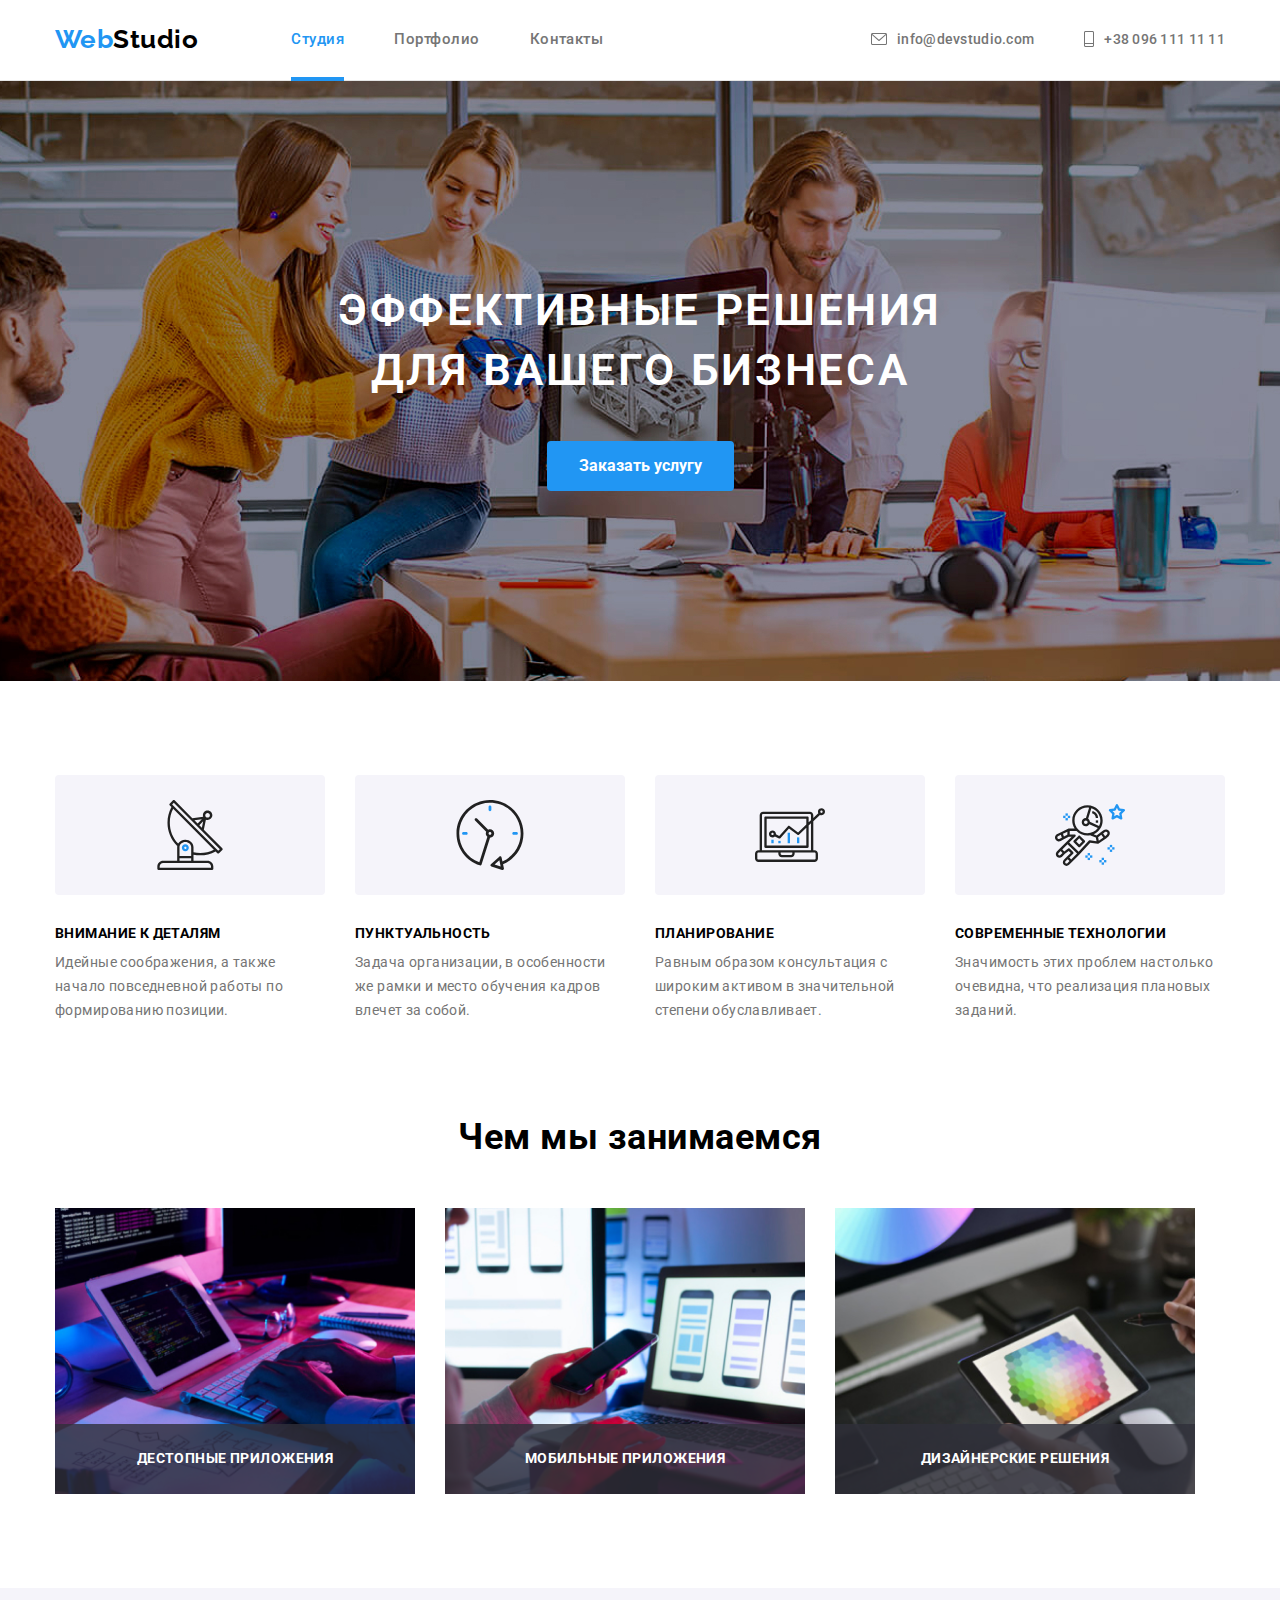
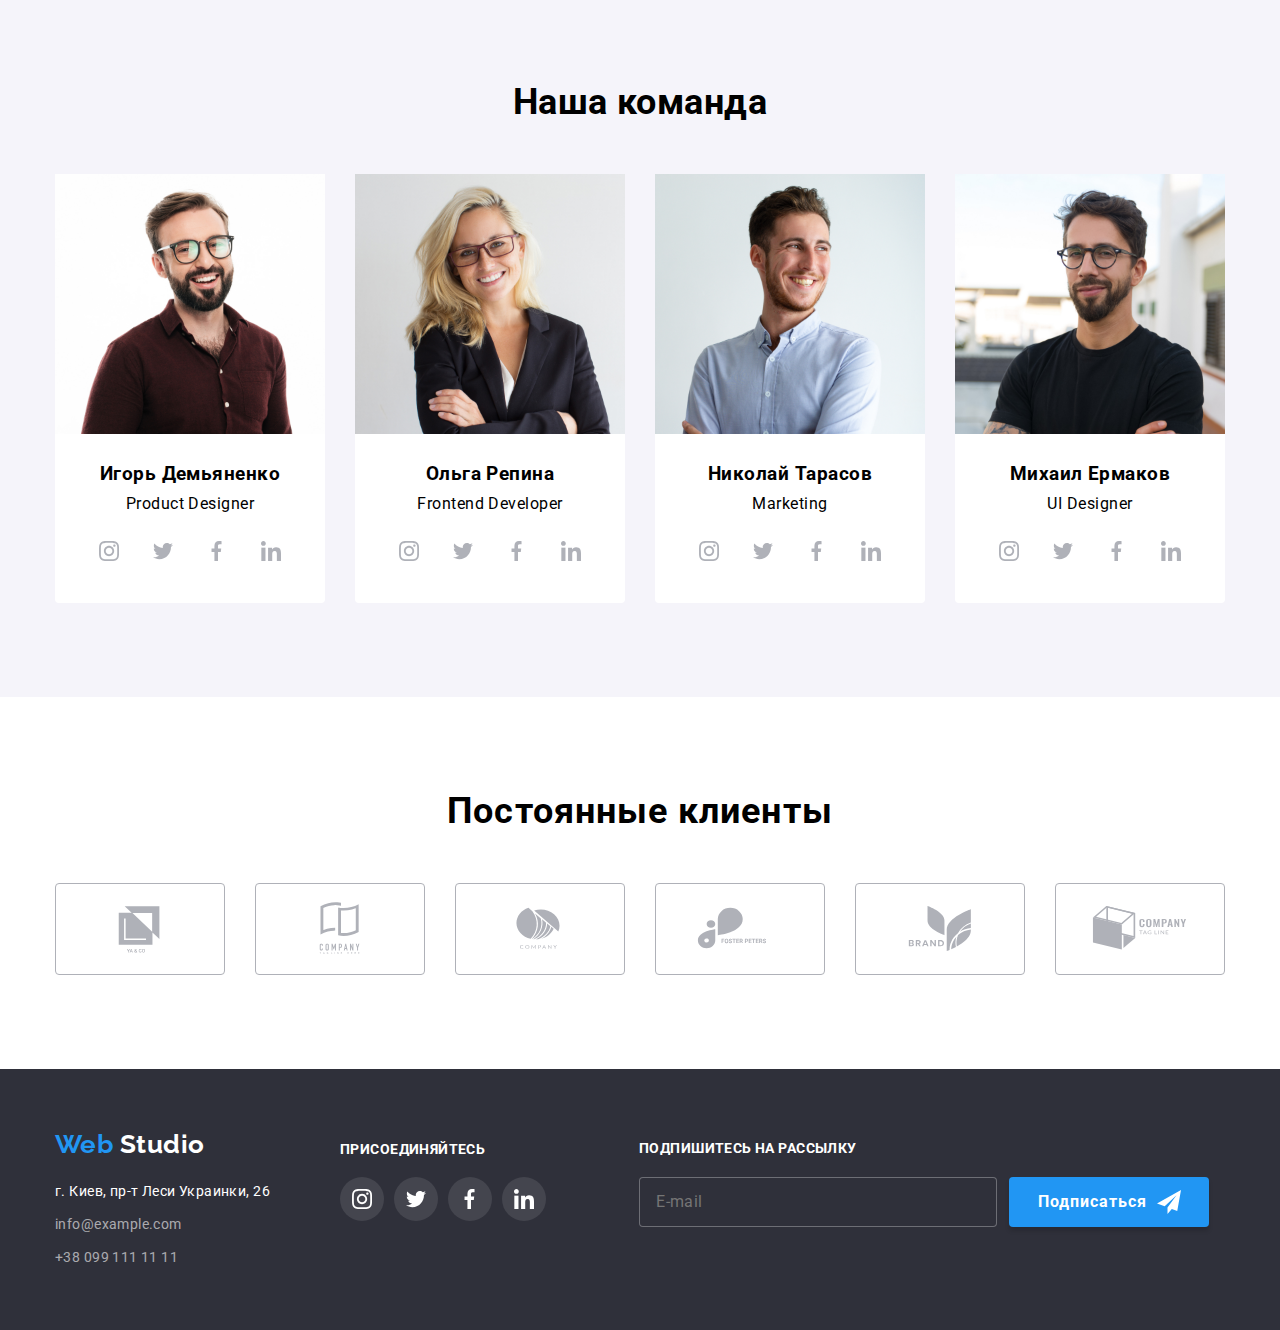
==== index.html @ fcc7268b "goit-markup-hw-07" ====
<!DOCTYPE html>
<html lang="ru">
  <head>
    <meta charset="UTF-8" />
    <meta http-equiv="X-UA-Compatible" content="IE=edge" />
    <meta name="viewport" content="width=device-width, initial-scale=1.0" />
    <title>WebStudio</title>
    <!--нормализация стилей-->
    <link rel="stylesheet" href="./css/modern-normalize.css" />
    <link rel="preconnect" href="https://fonts.gstatic.com" />
    <link
      href="https://fonts.googleapis.com/css2?family=Raleway:wght@700&family=Roboto:wght@400;500;700;900&display=swap"
      rel="stylesheet"
    />
    <link rel="stylesheet" href="./css/styles.css" />
  </head>

  <template class="my-icons">
    <svg class="icon">
      <use href="./images/icons/sprite.svg#icon-mail"></use>
    </svg>
    <svg class="icon">
      <use href="./images/icons/sprite.svg#icon-phone"></use>
    </svg>
    <svg class="icon">
      <use href="./images/icons/sprite.svg#icon-instagram"></use>
    </svg>
    <svg class="icon">
      <use href="./images/icons/sprite.svg#icon-twitter"></use>
    </svg>
    <svg class="icon">
      <use href="./images/icons/sprite.svg#icon-facebook"></use>
    </svg>
    <svg class="icon">
      <use href="./images/icons/sprite.svg#icon-linkedin"></use>
    </svg>
    <svg class="icon">
      <use href="./images/icons/icons.svg#icon-antenna-1"></use>
    </svg>
    <svg class="icon">
      <use href="./images/icons/icons.svg#icon-clock-1"></use>
    </svg>
    <svg class="icon">
      <use href="./images/icons/icons.svg#icon-diagram-1"></use>
    </svg>
    <svg class="icon">
      <use href="./images/icons/icons.svg#icon-astronaut-1"></use>
    </svg>
    <svg class="icon">
      <use href="./images/icons/icons.svg#icon-Logo"></use>
    </svg>
    <svg class="icon">
      <use href="./images/icons/icons.svg#icon-Logo-1"></use>
    </svg>
    <svg class="icon">
      <use href="./images/icons/icons.svg#icon-Logo-2"></use>
    </svg>
    <svg class="icon">
      <use href="./images/icons/icons.svg#icon-Logo-3"></use>
    </svg>
    <svg class="icon">
      <use href="./images/icons/icons.svg#icon-Logo-4"></use>
    </svg>
    <svg class="icon">
      <use href="./images/icons/icons.svg#icon-Logo-5"></use>
    </svg>

    <svg class="icon">
      <use href="./images/icons/symbol-defs.svg#icon-close-black"></use>
    </svg>
    <svg class="icon">
      <use href="./images/icons/symbol-defs.svg#icon-person-black"></use>
    </svg>
    <svg class="icon">
      <use href="./images/icons/symbol-defs.svg#icon-phone-black"></use>
    </svg>
    <svg class="icon">
      <use href="./images/icons/symbol-defs.svg#icon-email-black"></use>
    </svg>
    <svg class="icon">
      <use href="./images/icons/symbol-defs.svg#icon-icon-check"></use>
    </svg>
    <svg class="icon">
      <use href="./images/icons/symbol-defs.svg#icon-open-closed"></use>
    </svg>


  </template>

  <body>
    <header class="header">
      <div class="container">
        <a class="logo" lang="en" href="/">
          <span class="logofirst">Web</span>
          <span class="logosecond">Studio</span>
        </a>
        <nav class="nav">
          <ul class="nav-item">
            <li class="item"><a href="#about" class="active">Cтудия</a></li>
            <li class="item"><a href="./portfolio.html">Портфолио</a></li>
            <li class="item"><a href="#contacts">Контакты</a></li>
          </ul>
        </nav>
        <ul class="contacts-list">
          <li class="contacts-rep">
            <a href="mail:info@devstudio.com">
              <svg class="contacts-mail" width="16" height="12">
                <use href="./images/icons/sprite.svg#icon-mail"></use>
              </svg>
              info@devstudio.com
            </a>
          </li>
          <li class="contacts-rep">
            <a href="tel:+380961111111">
              <svg class="contacts-phone" width="10" height="16">
                <use href="./images/icons/sprite.svg#icon-phone"></use>
              </svg>
              +38 096 111 11 11
            </a>
          </li>
        </ul>
      </div>
    </header>
    <main>
      <section class="hero">
        <div class="container">
          <h1 class="hero-title">Эффективные решения для вашего бизнеса</h1>
          <button data-modal-open type="button" class="button touch-open">Заказать услугу</button>
        </div>
      </section>
      <section class="about">
        <div class="container">
          <!--  <h2 class="visually-hidden">Варианты решений</h2>  -->
          <ul class="about-list">
            <li class="about-list-items-li">
              <div class="about-a">
                <svg class="about-icon">
                  <use href="./images/icons/icons.svg#icon-antenna-1"></use>
                </svg>
              </div>
              <h3 class="section-itemtitle">Внимание к деталям</h3>
              <p>
                Идейные соображения, а также начало повседневной работы по
                формированию позиции.
              </p>
            </li>
            <li class="about-list-items-li">
              <a class="about-a">
                <svg class="about-icon">
                  <use href="./images/icons/icons.svg#icon-clock-1"></use>
                </svg>
              </a>
              <h3 class="section-itemtitle">Пунктуальность</h3>
              <p>
                Задача организации, в особенности же рамки и место обучения
                кадров влечет за собой.
              </p>
            </li>
            <li class="about-list-items-li">
              <a class="about-a">
                <svg class="about-icon">
                  <use href="./images/icons/icons.svg#icon-diagram-1"></use>
                </svg>
              </a>
              <h3 class="section-itemtitle">Планирование</h3>
              <p>
                Равным образом консультация с широким активом в значительной
                степени обуславливает.
              </p>
            </li>
            <li class="about-list-items-li">
              <a class="about-a">
                <svg class="about-icon">
                  <use href="./images/icons/icons.svg#icon-astronaut-1"></use>
                </svg>
              </a>
              <h3 class="section-itemtitle">Современные технологии</h3>
              <p>
                Значимость этих проблем настолько очевидна, что реализация
                плановых заданий.
              </p>
            </li>
          </ul>
        </div>
      </section>
      <section class="features" id="projects">
        <div class="container">
          <h2 class="title">Чем мы занимаемся</h2>
          <ul class="features-list">
            <li class="all-gadget">
              <img
                src="./images/img1.jpg"
                alt="Дестопные приложения"
                width="370"
              />
              <div class="work">
<h3 class="mobail">Дестопные приложения</h3></div>
            </li>
            <li class="all-gadget">
              <img
                src="./images/img2.jpg"
                alt="Мобильные приложения"
                width="370"
              />
              <div class="work"><h3 class="mobail">Мобильные приложения</h3></div>
            </li>
            <li class="all-gadget">
              <img
                src="./images/img3.jpg"
                alt="Дизайнерские решения"
                width="370"
              />
              <div class="work"><h3 class="mobail">Дизайнерские решения</h3></div>
            </li>
          </ul>
        </div>
      </section>
      <section class="team">
        <div class="container">
          <h2 class="title">Наша команда</h2>
          <ul class="team-list">
            <li class="masters-list-item">
              <img src="./images/img4.jpg" width="270" alt="Игорь Демьяненко" />
              <h3 class="item-title">Игорь Демьяненко</h3>
              <p lang="en">Product Designer</p>
              <ul class="icons-list">
                <li>
                  <a href="#">
                    <!-- <img src="./images/icons/instagram.svg" alt="Insta" /> -->
                    <svg class="icon">
                      <use
                        href="./images/icons/sprite.svg#icon-instagram"
                      ></use>
                    </svg>
                  </a>
                </li>
                <li>
                  <a href="#">
                    <!-- <img src="./images/icons/twitter.svg" alt="twitter" /> -->
                    <svg class="icon">
                      <use href="./images/icons/sprite.svg#icon-twitter"></use>
                    </svg>
                  </a>
                </li>
                <li>
                  <a href="#">
                    <!-- <img src="./images/icons/facebook.svg" alt="facebook" /> -->
                    <svg class="icon">
                      <use href="./images/icons/sprite.svg#icon-facebook"></use>
                    </svg>
                  </a>
                </li>
                <li>
                  <a href="#">
                    <!-- <img src="./images/icons/linkedin.svg" alt="linkedIn" /> -->
                    <svg class="icon">
                      <use href="./images/icons/sprite.svg#icon-linkedin"></use>
                    </svg>
                  </a>
                </li>
              </ul>
            </li>
            <li>
              <img src="./images/img5.jpg" width="270" alt="Ольга Репина" />
              <h3 class="item-title">Ольга Репина</h3>
              <p lang="en">Frontend Developer</p>
              <ul class="icons-list">
                <li>
                  <a href="#">
                    <!-- <img src="./images/icons/instagram.svg" alt="Insta" /> -->
                    <svg class="icon">
                      <use
                        href="./images/icons/sprite.svg#icon-instagram"
                      ></use>
                    </svg>
                  </a>
                </li>
                <li>
                  <a href="#">
                    <!-- <img src="./images/icons/twitter.svg" alt="twitter" /> -->
                    <svg class="icon">
                      <use href="./images/icons/sprite.svg#icon-twitter"></use>
                    </svg>
                  </a>
                </li>
                <li>
                  <a href="#">
                    <!-- <img src="./images/icons/facebook.svg" alt="facebook" /> -->
                    <svg class="icon">
                      <use href="./images/icons/sprite.svg#icon-facebook"></use>
                    </svg>
                  </a>
                </li>
                <li>
                  <a href="#">
                    <!-- <img src="./images/icons/linkedin.svg" alt="linkedIn" /> -->
                    <svg class="icon">
                      <use href="./images/icons/sprite.svg#icon-linkedin"></use>
                    </svg>
                  </a>
                </li>
              </ul>
            </li>
            <li>
              <img src="./images/img6.jpg" width="270" alt="Николай Тарасов" />
              <h3 class="item-title">Николай Тарасов</h3>
              <p lang="en">Marketing</p>
              <ul class="icons-list">
                <li>
                  <a href="#">
                    <!-- <img src="./images/icons/instagram.svg" alt="Insta" /> -->
                    <svg class="icon">
                      <use
                        href="./images/icons/sprite.svg#icon-instagram"
                      ></use>
                    </svg>
                  </a>
                </li>
                <li>
                  <a href="#">
                    <!-- <img src="./images/icons/twitter.svg" alt="twitter" /> -->
                    <svg class="icon">
                      <use href="./images/icons/sprite.svg#icon-twitter"></use>
                    </svg>
                  </a>
                </li>
                <li>
                  <a href="#">
                    <!-- <img src="./images/icons/facebook.svg" alt="facebook" /> -->
                    <svg class="icon">
                      <use href="./images/icons/sprite.svg#icon-facebook"></use>
                    </svg>
                  </a>
                </li>
                <li>
                  <a href="#">
                    <!-- <img src="./images/icons/linkedin.svg" alt="linkedIn" /> -->
                    <svg class="icon">
                      <use href="./images/icons/sprite.svg#icon-linkedin"></use>
                    </svg>
                  </a>
                </li>
              </ul>
            </li>
            <li>
              <img src="./images/img7.jpg" width="270" alt="Михаил Ермаков" />
              <h3 class="item-title">Михаил Ермаков</h3>
              <p lang="en">UI Designer</p>
              <ul class="icons-list">
                <li>
                  <a href="#">
                    <!-- <img src="./images/icons/instagram.svg" alt="Insta" /> -->
                    <svg class="icon">
                      <use
                        href="./images/icons/sprite.svg#icon-instagram"
                      ></use>
                    </svg>
                  </a>
                </li>
                <li>
                  <a href="#">
                    <!-- <img src="./images/icons/twitter.svg" alt="twitter" /> -->
                    <svg class="icon">
                      <use href="./images/icons/sprite.svg#icon-twitter"></use>
                    </svg>
                  </a>
                </li>
                <li>
                  <a href="#">
                    <!-- <img src="./images/icons/facebook.svg" alt="facebook" /> -->
                    <svg class="icon">
                      <use href="./images/icons/sprite.svg#icon-facebook"></use>
                    </svg>
                  </a>
                </li>
                <li>
                  <a href="#">
                    <!-- <img src="./images/icons/linkedin.svg" alt="linkedIn" /> -->
                    <svg class="icon">
                      <use href="./images/icons/sprite.svg#icon-linkedin"></use>
                    </svg>
                  </a>
                </li>
              </ul>
            </li>
          </ul>
        </div>
      </section>
      <section class="trew">
        <div class="container">
          <h2 class="trew-title">Постоянные клиенты</h2>
          <ul class="trew-items">
            <li>
              <a class="trew-a" href="#">
                <svg class="trew-icon">
                  <use href="./images/icons/icons.svg#icon-Logo"></use>
                </svg>
              </a>
            </li>
            <li>
              <a class="trew-a" href="#">
                <svg class="trew-icon">
                  <use href="./images/icons/icons.svg#icon-Logo-1"></use>
                </svg>
              </a>
            </li>
            <li>
              <a class="trew-a" href="#">
                <svg class="trew-icon">
                  <use href="./images/icons/icons.svg#icon-Logo-2"></use>
                </svg>
              </a>
            </li>
            <li>
              <a class="trew-a" href="#">
                <svg class="trew-icon">
                  <use href="./images/icons/icons.svg#icon-Logo-3"></use>
                </svg>
              </a>
            </li>
            <li>
              <a class="trew-a" href="#">
                <svg class="trew-icon">
                  <use href="./images/icons/icons.svg#icon-Logo-4"></use>
                </svg>
              </a>
            </li>
            <li>
              <a class="trew-a" href="#">
                <svg class="trew-icon">
                  <use href="./images/icons/icons.svg#icon-Logo-5"></use>
                </svg>
              </a>
            </li>
          </ul>
        </div>
      </section>
    </main>
    <footer class="footer">
      <div class="container">
        <div class="footer-block-1">
          <a class="logo" lang="en" href="/">
            <span class="logofirst">Web</span>
            <span class="logothird">Studio</span>
          </a>
          <address class="address" id="contacts">
            <p>г. Киев, пр-т Леси Украинки, 26</p>
            <ul class="address-list">
              <li>
                <a class="address-link" href="mailto:info@example.com">
                  info@example.com
                </a>
              </li>
              <li>
                <a class="address-link" href="tel:+380991111111">
                  +38 099 111 11 11
                </a>
              </li>
            </ul>
          </address>
        </div>
        <div class="footer-block-2">
          <p class="footer-title">Присоединяйтесь</p>
          <div class="footer-container-icons">
            <a class="footer-item" href="#">
              <svg class="footer-icons">
                <use href="./images/icons/sprite.svg#icon-instagram"></use>
              </svg>
            </a>
            <a class="footer-item" href="#">
              <svg class="footer-icons">
                <use href="./images/icons/sprite.svg#icon-twitter"></use>
              </svg>
            </a>
            <a class="footer-item" href="#">
              <svg class="footer-icons">
                <use href="./images/icons/sprite.svg#icon-facebook"></use>
              </svg>
            </a>
            <a class="footer-item" href="#">
              <svg class="footer-icons">
                <use href="./images/icons/sprite.svg#icon-linkedin"></use>
              </svg>
            </a>
          </div>
        </div>

        <div class="signature-block-3">
          <span>Подпишитесь на рассылку</span>
          <form class="form-signature">
              <label for="email"></label>
              <input class="signature-mail" type="email" name="email" placeholder="E-mail" id="from-email"/>
              <button class="signature-text" type="submit">Подписаться</button>
          </form>
       <div>
      </div>
    </div>
  </footer>


    <!--modal-->
    <div class="backdrop is-hidden" data-modal>
      <div class="modal">
       
        <button class="modal-button" data-modal-close>
          <svg class="close" width="18px" height="18px">
            <use href="./images/icons/symbol-defs.svg#icon-close-black"></use>
          </svg>
        </button>

        <div class="re-call-form-container">
          <form name="re-call" class="re-call-form">
            <b class="re-call-text">Оставьте свои данные, мы вам перезвоним</b>
            <div class="form-field">
              <label for="name" class="form-label text">Имя</label>
              <input type="text" id="name" name="name" class="form-input">
              <svg class="input-icon">
                <use href="./images/icons/symbol-defs.svg#icon-person-black"></use>
              </svg>
            </div>
            <div class="form-field">
              <label for="tel" class="form-label text">Телефон</label>
              <input type="tel" id="tel" name="tel" class="form-input">
              <svg class="input-icon">
                <use href="./images/icons/symbol-defs.svg#icon-phone-black"></use>
              </svg>
            </div>
            <div class="form-field">
              <label for="email" class="form-label text">Почта</label>
              <input type="email" id="email" name="email" class="form-input">
              <svg class="input-icon">
                <use href="./images/icons/symbol-defs.svg#icon-email-black"></use>
              </svg>
            </div>
            <div class="form-field comment">
              <label for="comment" class="form-label text">Комментарий</label>
              <textarea name="comment" id="comment" class="form-textarea"></textarea>
            </div>

            <div class="form-field terms-of-use-container">
              <input type="checkbox" value="agree" name="terms-of-use" id="terms-of-use" class="form-checkbox">
              <label class="form-checkbox-text" for="terms-of-use">
              Соглашаюсь с рассылкой и принимаю
              <a href="" class="terms-of-use-link">Условия договора</a>
              </label>
              </div>
            <button type="submit" class="form-button button">Отправить</button>
          </form>
        </div>
      </div>
    </div>

      </div>
    </div>
    <div class="modal-touch">
  
</div>
    <script src="modal.js"></script>
    <!-- ;(() => {
        const refs = {
            openModalBtn: document.querySelector('[data-modal-open]'),
            closeModalBtn: document.querySelector('[data-modal-close]'),
            modal: document.querySelector('[data-modal]'),
        };
        refs.openModalBtn.addEventListener('click', toggleModal);
        refs.closeModalBtn.addEventListener('click', toggleModal);
        function toggleModal() {
            refs.modal.classList.toggle('is-hidden');
        }
    })() -->
  </body>
</html>
---- css/styles.css ----
:root {
  --title-text-color: #212121;
  --paragraph-text-color: #757575;
  --accent-text-color: #2196f3;
  --text-white-color: #ffffff;
  --logo-color: #000000;
  --contacts-text-color: rgba(255, 255, 255, 0.6);
  --black-background-color: #2f303a;
  --gray-background-color: #f5f4fa;
  --button-hover: #188ce8;
  --form-input-border-color: rgba(33, 33, 33, 0.2);
}
body {
  background-color: var(--text-white-color);
  color: var(---paragraph-text-color);
  font-family: 'Roboto', sans-serif;
  letter-spacing: 0.03em;
  overflow-x: hidden;
}
.container {
  width: 1200px;
  margin: 0 auto;
  padding: 0 15px;
}
.title {
  font-size: 1.167;
  text-align: center;
  font-size: 36px;
}
/* HEADER STYLES */
.header {
  background: var(--white-color);
  color: var(--black-color);
  border-bottom: 1px solid #e5e5e5;
}
.header .container {
  display: flex;
  align-items: center;
  padding-top: 24px;
  padding-bottom: 25px;
}
/* .container {
  display: block;
} */
.nav {
  display: flex;
}
.nav-item {
  display: flex;
  font-size: 15px;
  font-weight: 500;
}
.nav-item .item:not(:last-child) {
  margin-right: 50px;
}
.contacts-list a,
.nav-item a {
  color: var(--paragraph-text-color);
}
.contacts-list a:hover,
.nav-item a:hover {
  color: var(--accent-text-color);
}
.contacts-list {
  font-weight: 500;
  font-size: 14px;
  line-height: 1.142;
  letter-spacing: 0.02em;
  color: var(--accent-text-color);
  display: flex;
  margin-left: auto;
}
.contacts-rep {
  display: flex;
  align-items: center;
  justify-content: center;
}
.contacts-rep a {
  display: flex;
  align-items: center;
  justify-content: center;
}
.contacts-rep a:focus {
  color: var(--blue-color);
}
.contacts-rep:hover {
  color: var(--blue-color);
  cursor: pointer;
}
.contacts-rep:focus {
  color: var(--blue-color);
}
.contacts-mail,
.contacts-phone {
  fill: currentColor;
  margin-right: 10px;
}
.contacts-rep:not(:last-child) {
  margin-right: 50px;
}
/* Navigation */
.logo {
  font-family: Raleway, sans-serif;
  font-weight: 700;
  font-size: 26px;
  line-height: 1.19;
  text-decoration: none;
  display: flex;
}
.header .logo {
  margin-right: 93px;
}
.logofirst {
  color: var(--accent-text-color);
}
.logosecond {
  color: var(--logo-color);
}
.link-nav a {
  color: var(--title-text-color);
  font-weight: 500;
  font-size: 14px;
  line-height: 1.14;
  letter-spacing: 0.02em;
  text-decoration: none;
}
.link-nav a:hover,
.link-nav a:focus {
  color: var(--accent-text-color);
}
.nav-item .active {
  color: var(--accent-text-color);
  position: relative;
  display: block;
}
.nav-item .active::after {
  content: '';
  display: block;
  position: absolute;
  width: 100%;
  height: 4px;
  background-color: var(--accent-text-color);
  bottom: -33px;
}

.contacts a:hover,
.contacts a:focus {
  color: var(--accent-text-color);
}
/* button */
.button {
  background-color: var(--accent-text-color);
  color: var(--text-white-color);
  font-family: inherit;
  font-weight: 700;
  font-size: 16px;
  line-height: 1.87;
  letter-spacing: 6%;
  text-decoration: none;
  cursor: pointer;
  display: block;
  margin: 0 auto;
  border: none;
  border-radius: 4px;
  padding: 10px 32px;
}
.button-second {
  background-color: var(--gray-background-color);
  color: var(--title-text-color);
  font-family: inherit;
  font-weight: 500;
  font-size: 16px;
  line-height: 1.6;
  letter-spacing: 0.03em;
  cursor: pointer;
  padding: 6px 22px;
  border: none;
  border-radius: 4px;
}
.button-second:hover,
.button-second:focus {
  box-shadow: 0px 3px 1px rgba(0, 0, 0, 0.1), 0px 1px 2px rgba(0, 0, 0, 0.08),
    0px 2px 2px rgba(0, 0, 0, 0.12);
}
.activ-filtr {
  background-color: var(--accent-text-color);
  color: var(--text-white-color);
  box-shadow: 0px 3px 1px rgba(0, 0, 0, 0.1), 0px 1px 2px rgba(0, 0, 0, 0.08),
    0px 2px 2px rgba(0, 0, 0, 0.12);
}
.link {
  text-decoration: none;
}
/* HERO sections */
.hero {
  height: 600px;
  color: white;
  background-image: url(../images/fon.jpg);
  background-image: linear-gradient(
      to right,
      rgba(48, 58, 47, 0, 4),
      rgba(47, 48, 58, 0.4)
    ),
    url(../images/fon.jpg);
  background-repeat: no-repeat;
  background-position: center;
  background-size: cover;
  background-blend-mode: darken;
}
.hero {
  color: var(--text-white-color);
}
.hero .container {
  padding-left: 252px;
  padding-right: 252px;
  padding-top: 200px;
  padding-bottom: 200px;
}
.hero .button:focus,
.hero .button:hover {
  background-color: #188ce8;
}
.backdrop.is-hidden {
  opacity: 0;
  pointer-events: none;
}
.backdrop .is-hidden {
  position: fixed;
  left: 0px;
  top: 0px;
  width: 100%;
  height: 100%;
  background: rgba(0, 0, 0, 0.2);
  opacity: 1;
}
.backdrop .is-hidden .modal {
  transform: translate(-50%, -50%) scale(0.9);
}
.modal {
  position: absolute;
  top: 50%;
  left: 50%;
  transform: translate(-50%, -50%);
  min-width: 528px;
  min-height: 581px;
  padding: 15px;
  background-color: var(--title-text-color);
  box-shadow: 0px 1px 3px rgb(0 0 0 / 12%), 0px 1px 1px rgb(0 0 0 / 14%),
    0px 2px 1px rgb(0 0 0 / 20%);
  border-radius: 4px;
  transform: translate(-50%, -50%) scale(1);
}
.touch-open {
  transition-property: color, fill, background-color, border, box-shadow,
    opacity, transform;
  transition-duration: 250ms;
  transition-timing-function: cubic-bezier(0.4, 0, 0.2, 1);
}
.button:hover,
.button:focus {
  background-color: var(--button-hover);
  box-shadow: 0px 3px 1px rgb(0 0 0 / 10%), 0px 1px 2px rgb(0 0 0 / 8%),
    0px 2px 2px rgb(0 0 0 / 12%);
}
.backdrop .is-hidden {
  position: fixed;
  left: 0px;
  top: 0px;
  width: 100%;
  height: 100%;
  background: rgba(0, 0, 0, 0.2);
  transition-duration: 250ms;
  transition-timing-function: cubic-bezier(0.4, 0, 0.2, 1);
}
.backdrop .is-hidden {
  opacity: 0;
  pointer-events: none;
  visibility: hidden;
}
.modal {
  position: absolute;
  top: 50%;
  left: 50%;
  transform: translate(-50%, -50%);
  min-width: 528px;
  min-height: 581px;
  padding: 15px;
  background-color: var(--text-white-color);
  box-shadow: 0px 1px 3px rgb(0 0 0 / 12%), 0px 1px 1px rgb(0 0 0 / 14%),
    0px 2px 1px rgb(0 0 0 / 20%);
  border-radius: 4px;
}
.touch {
  transition-property: color, fill, background-color, border, box-shadow,
    opacity, transform;
  transition-duration: 250ms;
  transition-timing-function: cubic-bezier(0.4, 0, 0.2, 1);
}
.modal-button {
  position: absolute;
  top: 8px;
  right: 8px;
  width: 30px;
  height: 30px;
  background-color: var(--white-color);
  border: 1px solid rgba(0, 0, 0, 0.1);
  border-radius: 50%;
  margin-top: 8px;
  margin-right: 8px;
  display: flex;
  justify-content: center;
  align-items: center;
  cursor: pointer;
  transition: fill 250ms cubic-bezier(0.4, 0, 0.2, 1);
}
.modal-button:hover {
  fill: var(--accent-color);
}

.re-call-form-container {
  display: flex;
  justify-content: center;
  align-items: center;
}

/* .re-call-form {
  margin-left: auto;
  margin-right: auto;
} */

.re-call-text {
  display: block;
  margin-top: 40px;
  margin-bottom: 12px;
  font-weight: 700;
  font-size: 20px;
  line-height: 1.15;
  letter-spacing: 0.03em;
}

.form-field {
  margin-bottom: 10px;

  position: relative;
}

.form-label {
  display: block;

  margin-bottom: 4px;

  cursor: pointer;

  font-size: 12px;
  line-height: 1.16;
  letter-spacing: 0.01em;

  color: var(--paragraph-text-color);
}

.form-input {
  display: block;

  width: 448px;
  height: 40px;

  padding-top: 12px;
  padding-bottom: 12px;
  padding-left: 42px;

  cursor: pointer;

  border: 1px solid var(--form-input-border-color);
  border-radius: 4px;
}

.form-input,
.form-textarea {
  transition: border 250ms var(--transition);
}

.form-input:focus,
.form-input:active,
.form-textarea:focus,
.form-textarea:active {
  outline: none;
  border: 1px solid var(--main-active-color);
}

.input-icon {
  transition: fill 250ms var(--transition);
}

.form-input:focus + .input-icon,
.form-input:active + .input-icon,
.form-textarea:focus + .input-icon,
.form-textarea:active + .input-icon {
  fill: var(--main-active-color);
}

.input-icon {
  position: absolute;

  top: 30px;
  left: 15px;

  width: 18px;
  height: 18px;
}

.form-textarea {
  display: block;

  width: 448px;
  height: 120px;

  padding: 12px 16px;

  resize: none;

  border: 1px solid var(--form-input-border-color);
  border-radius: 4px;
}

.form-textarea::placeholder {
  font-weight: 400;
  font-size: 14px;
  line-height: 1.14;
  letter-spacing: 0.01em;

  color: rgba(117, 117, 117, 0.5);
}

.comment {
  margin-bottom: 20px;
}

.terms-of-use-container {
  display: flex;
  justify-content: center;
  align-items: center;
  margin-bottom: 30px;
}

.form-checkbox {
  position: absolute;
  -webkit-appearance: none;
  -moz-appearance: none;
  appearance: none;
  /* appearance: none; */

  cursor: pointer;
}

.checkbox-icon {
  margin-right: 7px;

  width: 16px;
  height: 15px;
  border: 1px solid #000000;
  border-radius: 3px;

  fill: white;

  width: 16px;
  height: 15px;

  transition: border 250ms var(--transition), box-shadow 250ms var(--transition),
    background-color 250ms var(--transition),
    border-radius 250ms var(--transition), line-height 250ms var(--transition);
}

.form-checkbox:checked + .checkbox-icon {
  border: none;
  box-shadow: none;
  background-color: var(--accent-text-color);
}

.form-checkbox-text {
  position: relative;

  cursor: pointer;

  display: flex;
  align-items: center;
  justify-content: center;

  font-weight: 400;
  font-size: 14px;
  line-height: 1.71;

  letter-spacing: 0.03em;

  color: var(--paragraph-text-color);
}

.terms-of-use-link {
  margin-left: 0.25em;

  color: var(--accent-text-color);
}
.form-button {
  display: block;

  margin-right: auto;
  margin-left: auto;

  width: 200px;
  height: 50px;

  font-weight: 700;
  line-height: 1.87;
  letter-spacing: 0.06em;

  background-color: var(--accent-text-color);
  color: var(--gray-background-color);
  box-shadow: 0px 4px 4px rgba(0, 0, 0, 0.15);
}

.form-input:hover,
.form-input:hover + svg use .form-input:focus,
.form-input:focus + svg use {
  fill: #2196f3;
  border: 1px solid #2196f3;
}

.form-checkbox-text {
  position: relative;
}

.form-checkbox-text::after {
  content: '';
  width: 16px;
  height: 15px;
  border: 1px solid #212121;
  position: absolute;
  left: -25px;
  top: 3px;
  border-radius: 2px;
}

.form-checkbox:checked + .form-checkbox-text::after {
  background-image: url(../images/icons/icon-check.svg);
  background-color: #2196f3;
  border-color: #2196f3;
  background-size: contain;
  background-origin: border-box;
}

.hero-title {
  font-weight: 600;
  font-size: 44px;
  line-height: 1.36;
  /* margin-top: 200px;
  margin-bottom: 280px; */
  margin-bottom: 40px;
  text-align: center;
  letter-spacing: 0.06em;
  text-transform: uppercase;
}
.about .container {
  padding-top: 94px;
  padding-bottom: 94px;
}
.about-list {
  display: flex;
  justify-content: space-between;
}
.about-list-items-li p {
  font-size: 14px;
  line-height: 1.71;
  letter-spacing: 0.03em;
  color: #757575;
}
.about-list li {
  width: 270px;
}
.about-a {
  width: 270px;
  height: 120px;
  background: #f5f4fa;
  border-radius: 4px;
  display: flex;
  align-items: center;
  justify-content: center;
}
.about-icon {
  width: 70px;
  height: 70px;
  display: flex;
  align-items: center;
  justify-content: center;
}
.section-itemtitle {
  font-weight: bold;
  font-size: 14px;
  line-height: 1.142;
  letter-spacing: 0.03em;
  text-transform: uppercase;
  color: var(--black-grey-color);
  margin-top: 30px;
  margin-bottom: 10px;
}
.section-itemtitle p:not(:last-child) {
  margin-right: 30px;
}
.section-itemtitle p {
  font-size: 14px;
  line-height: 1.714;
  letter-spacing: 0.03em;
  color: var(--grey-color);
}
.features .container {
  padding-bottom: 94px;
}
.features-list {
  display: flex;
  margin-top: 50px;
}
.features-list li {
  width: 370px;
}
.features-list li:not(:last-child) {
  margin-right: 30px;
}
.features-list .all-gadget {
  width: 370px;
  margin-right: 30px;
  position: relative;
  z-index: -1;
}
.work {
  position: absolute;
  bottom: 0;
  width: 370px;
  width: 100%;
  height: 70px;
  background-color: rgba(47, 48, 58, 0.8);
}
.mobail {
  font-weight: bold;
  font-size: 14px;
  line-height: 1.14;
  text-align: center;
  letter-spacing: 0.03em;
  text-transform: uppercase;
  color: var(--text-white-color);
  padding-top: 27px;
}
.features-list .projects:nth-child(3n) {
  margin-right: 0;
}
.team {
  background-color: var(--gray-background-color);
  padding-top: 94px;
  padding-bottom: 94px;
}
.team-list {
  display: flex;
  margin-top: 50px;
}
.team-list > li {
  width: 270px;
  text-align: center;
  padding-bottom: 30px;
  background: #ffffff;
  /* material shadow v1 */
  /*box-shadow: 0px 1px 3px rgba(0, 0, 0, 0.12), 0px 1px 1px rgba(0, 0, 0, 0.14),
    0px 2px 1px rgba(0, 0, 0, 0.2);*/
  border-radius: 0px 0px 4px 4px;
}
.team-list h3 {
  margin-top: 30px;
  margin-bottom: 10px;
}
.team-list li:not(:last-child) {
  margin-right: 30px;
}
.icon {
  width: 20px;
  height: 20px;
  fill: currentColor;
}
.icons-list {
  display: flex;
  justify-content: center;
  margin-top: 16px;
}
.icons-list li:not(:last-child) {
  margin-right: 10px;
}
.icons-list-try {
  background-color: var(--accent-text-color);
  color: var(--text-white-color);
  box-shadow: 0px 3px 1px rgba(0, 0, 0, 0.1), 0px 1px 2px rgba(0, 0, 0, 0.08),
    0px 2px 2px rgba(0, 0, 0, 0.12);
}
.icons-list li {
  height: 44px;
  width: 44px;
  left: 12px;
  top: 12px;
  border-radius: 50%;
  display: flex;
  justify-content: center;
}
.icons-list a {
  display: flex;
  justify-content: center;
  align-items: center;
  width: 44px;
  height: 44px;
  color: #afb1b8;
  /* background-color: rgba(147, 153, 153); */
  border-radius: 50%;
}
.icons-list a:hover,
.icons-list a:focus {
  color: var(--text-white-color);
  background-color: var(--accent-text-color);
}
/*  .visually-hidden {
  position: absolute !important;
  clip: rect(1px 1px 1px 1px);
  clip: rect(1px, 1px, 1px, 1px);
  padding: 0 !important;
  border: 0 !important;
  height: 1px !important;
  width: 1px !important;
  overflow: hidden;
  text-transform: uppercase;
} */
.trew {
  padding: 94px 0;
}
.trew-title {
  font-weight: bold;
  font-size: 36px;
  line-height: 1.166;
  text-align: center;
  letter-spacing: 0.03em;
  color: var(--black-grey-color);
  margin-bottom: 50px;
}
.trew-items {
  display: flex;
  justify-content: space-between;
  align-items: center;
}
.trew-a {
  width: 170px;
  height: 92px;
  border: 1px solid #afb1b8;
  border-radius: 4px;
  display: flex;
  justify-content: center;
  align-items: center;
  color: #afb1b8;
}
.trew-a:hover,
.trew-a:focus {
  border-color: var(--accent-text-color);
  color: var(--accent-text-color);
}
.trew-icon {
  width: 106px;
  height: 60px;
  fill: currentColor;
}
.footer .container {
  display: flex;
}
.footer-block-1 {
  margin-right: 70px;
}
.footer-block-2 {
  margin-right: -10px;
  padding-bottom: 40px;
}
.footer-title {
  font-weight: bold;
  font-size: 14px;
  line-height: 1.142;
  letter-spacing: 0.03em;
  text-transform: uppercase;
  color: var(--text-white-color);
  margin-bottom: 20px;
  margin-top: 12px;
}
.footer-container-icons {
  display: flex;
}
.footer-item {
  width: 44px;
  height: 44px;
  border-radius: 50% 50%;
  background: rgba(255, 255, 255, 0.1);
  margin-right: 10px;
  display: flex;
  align-items: center;
  justify-content: center;
}
.footer-item:focus,
.footer-item:hover {
  background: var(--accent-text-color);
}
.footer-icons {
  width: 20px;
  height: 20px;
  fill: white;
}

.signature-block-3 {
  margin-left: 93px;
  margin-top: 12px;
  font-weight: 700;
  font-size: 14px;
  line-height: 1.14;
  letter-spacing: 0.03em;
  text-transform: uppercase;
  color: var(--text-white-color);
}
.form-signature {
  display: flex;
  width: 570px;
  height: 86px;
}
.signature-mail {
  width: 358px;
  height: 50px;
  background-color: var(--black-background-color);
  margin-top: 20px;
  margin-right: 12px;
  color: rgba(255, 255, 255, 0.3);
  border: 1px solid rgba(255, 255, 255, 0.3);
  box-sizing: border-box;
  border-radius: 4px;
  outline: none;
}
.signature-mail::placeholder {
  padding-left: 16px;
  padding-top: 15px;
  font-size: 16px;
  line-height: 1.25;
  letter-spacing: 0.03em;
}
.signature-text {
  position: relative;
  margin-top: 20px;
  width: 200px;
  height: 50px;
  padding-right: 62px;
  padding-left: 29px;
  border: 0px solid transparent;
  background: #2196f3;
  box-shadow: 0px 4px 4px rgba(0, 0, 0, 0.15);
  border-radius: 4px;
  color: var(--text-white-color);
  font-weight: 700;
  font-size: 16px;
  line-height: 1.87;
  letter-spacing: 0.06em;
  cursor: pointer;
  transition: background-color 250ms cubic-bezier(0.4, 0, 0.2, 1);
}
.signature-text::after {
  background-image: url(../images/icons/icon-send.svg);
  width: 24px;
  height: 24px;
  position: absolute;
  content: '';
  top: 13px;
  right: 28px;
  fill: var(--text-white-color);
}
.signature-text:hover {
  background-color: var(--button-hover);
}

.portfolio {
  background-color: var(--white-background-color);
  padding-top: 94px;
  padding-bottom: 94px;
}
.batl-rtr {
  display: flex;
  justify-content: center;
  margin-bottom: 50px;
}
.batl-rtr li:not(:last-child) {
  margin-right: 8px;
}
.pictures .container {
  padding-top: 30px;
  padding-bottom: 30px;
}
.pictures-list {
  display: flex;
  justify-content: space-between;
  flex-wrap: wrap;
  margin-bottom: 30px;
}
.pictures-list li {
  width: 370px;
  /* padding-bottom: 30px; */
  background: #ffffff;
  border: 1px solid #eeeeee;
}
.pictures-list li:hover {
  box-shadow: 0px 1px 3px rgba(0, 0, 0, 0.12), 0px 1px 1px rgba(0, 0, 0, 0.14),
    0px 2px 1px rgba(0, 0, 0, 0.2);
}
.pictures-list li:not(:nth-last-child(-n=6)) {
  margin-right: 30px;
}
.pictures-list li:not(:nth-last-child(-3)) {
  margin-bottom: 30px;
}
.pictures-list > li {
  flex-basis: calc(100% / 3 - 30px);
  margin-right: 30px;
  margin-top: 30px;
  transition-property: box-shadow;
  transition-duration: 250ms;
  width: 404px;
  transition-timing-function: cubic-bezier(0.4, 0, 0.2, 1);
}
.pictures-list > li:nth-child(3n) {
  margin-right: 0;
  margin-top: 30px;
}
.link:hover .table {
  cursor: pointer;
  transform: translateY(0);
  box-shadow: 0px 1px 1px rgb(0 0 0 / 12%), 0px 4px 4px rgb(0 0 0 / 6%),
    1px 4px 6px rgb(0 0 0 / 16%);
}
.link:focus .table {
  cursor: pointer;
  transform: translateY(0);
  box-shadow: 0px 1px 1px rgb(0 0 0 / 12%), 0px 4px 4px rgb(0 0 0 / 6%),
    1px 4px 6px rgb(0 0 0 / 16%);
  animation: var(--box-shadow);
}
.listen {
  display: block;
  align-items: center;
}
.listen {
  border-left: 1px solid var(--border-listen-color);
  border-right: 1px solid var(--border-listen-color);
  border-bottom: 1px solid var(--border-listen-color);
}
.listen > h2 {
  margin-bottom: 4px;
}
.blank-portfolio {
  position: relative;
  overflow: hidden;
}
.table {
  position: absolute;
  content: '';
  top: 0;
  left: 0;
  width: 370px;
  height: 294px;
  background-color: rgba(33, 150, 243, 0.9);
  transform: translateY(100%);
  transition: transform 250ms cubic-bezier(0.4, 0, 0.2, 1);
}
.texting {
  position: absolute;
  transform: translate(-50%, -50%);
  top: 50%;
  left: 50%;
  display: flex;
  justify-content: center;
  width: 322px;
  height: 168px;
  align-items: center;
  margin: 0;
  color: var(--text-white-color);
  font-size: 18px;
  line-height: 1.56;
}
.prtf-title {
  color: var(--title-text-color);
  font-weight: 700;
  font-size: 18px;
  line-height: 2;
  letter-spacing: 6%;
  padding-top: 20px;
  margin-bottom: 4px;
  padding-left: 24px;
  padding-right: 24px;
  font-family: 'Roboto';
}
.prtf-p {
  color: var(--paragraph-text-color);
  font-size: 16px;
  line-height: 1.87;
  padding-bottom: 20px;
  padding-left: 24px;
  padding-right: 24px;
}
/* footer */
.logothird {
  color: var(--text-white-color);
}
.adress {
  color: var(--text-white-color);
  font-style: inherit;
  font-size: 14px;
  line-height: 1.7;
}
.adress:hover,
.adress:focus {
  color: var(--accent-text-color);
}
.adress-link {
  color: var(--contacts-text-color);
  text-decoration: none;
}
.adress-link:hover,
.adress-link:focus {
  color: var(--accent-text-color);
}
.footer {
  background-color: var(--black-background-color);
  padding-top: 60px;
  padding-bottom: 60px;
}
.footer .logo {
  margin-bottom: 20px;
  display: block;
}
.address-list li {
  margin-top: 9px;
}
.address {
  font-style: normal;
  font-size: 14px;
  line-height: 1.71;
  letter-spacing: 0.03em;
}
.address p {
  color: var(--text-white-color);
}
.address-link {
  color: var(--contacts-text-color);
}
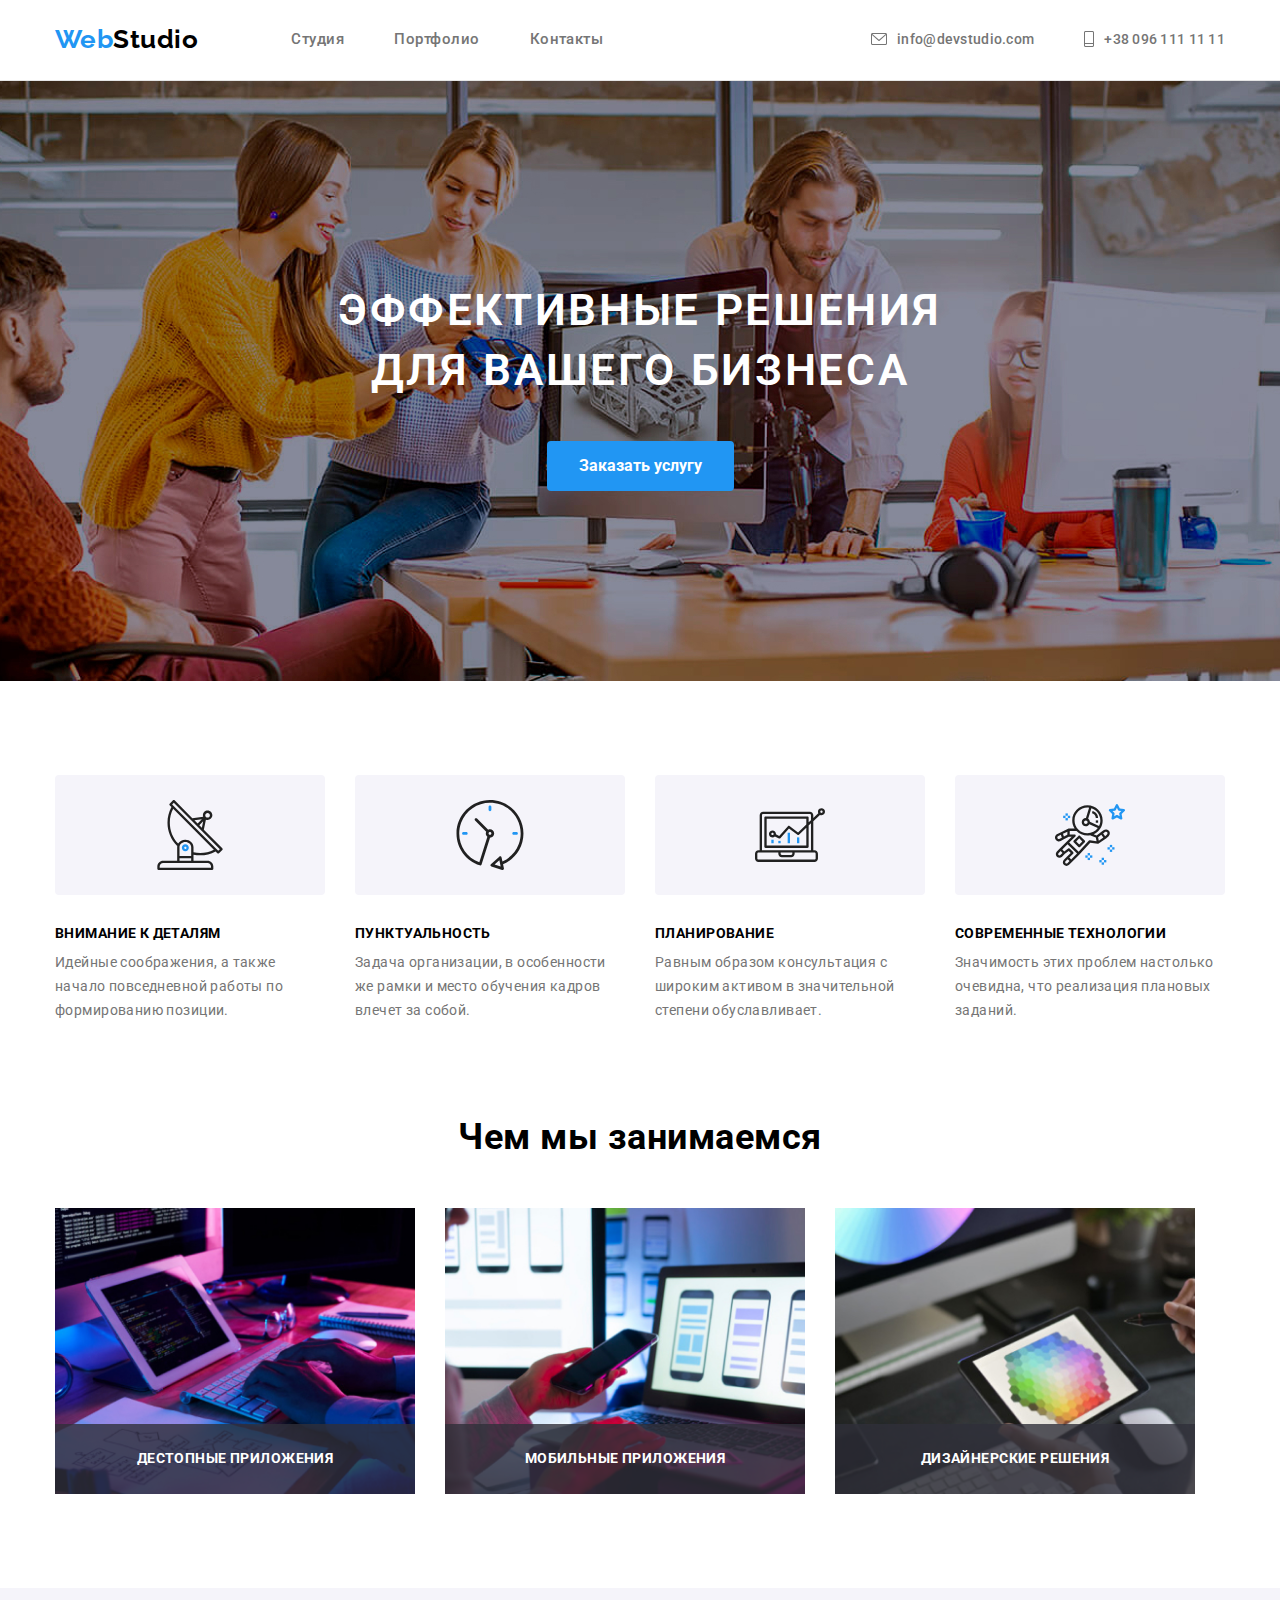
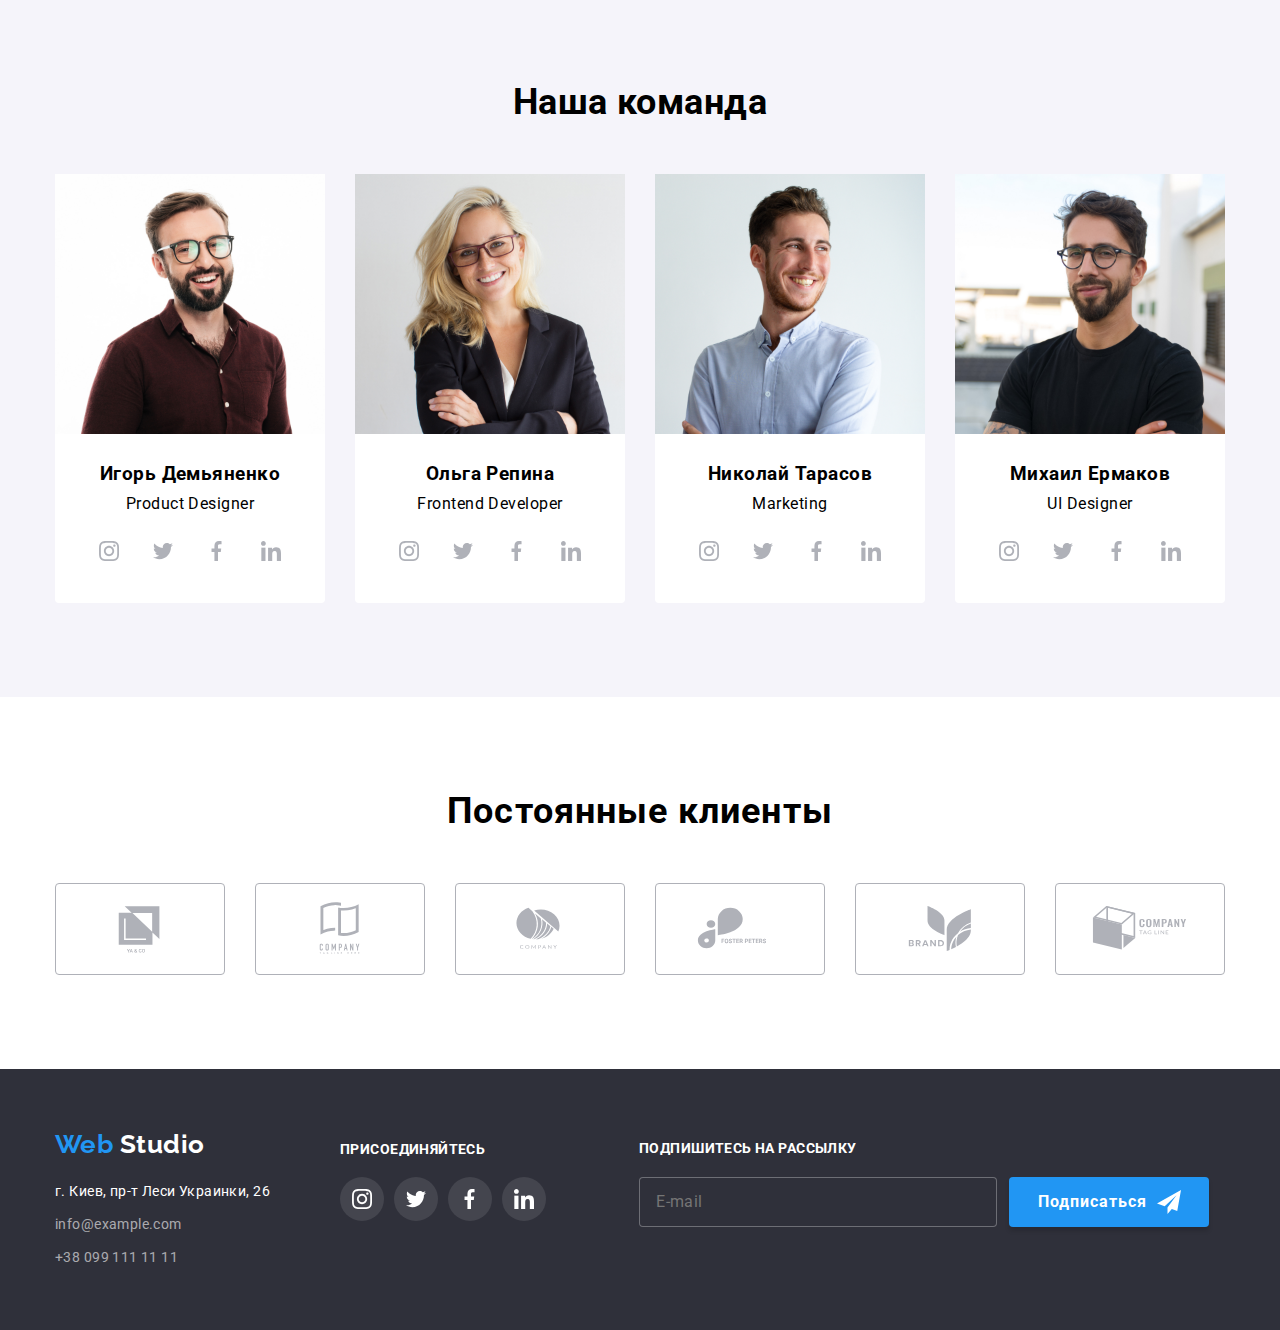
==== commit a3b498df: "goit-markup-hw-07" ====
--- a/index.html
+++ b/index.html
@@ -95,24 +95,24 @@
           <span class="logosecond">Studio</span>
         </a>
         <nav class="nav">
-          <ul class="nav-item">
-            <li class="item"><a href="#about" class="active">Cтудия</a></li>
-            <li class="item"><a href="./portfolio.html">Портфолио</a></li>
-            <li class="item"><a href="#contacts">Контакты</a></li>
+          <ul class="nav_list">
+            <li class="nav_item"><a href="#about" class="active">Cтудия</a></li>
+            <li class="nav_item"><a href="./portfolio.html">Портфолио</a></li>
+            <li class="nav_item"><a href="#contacts">Контакты</a></li>
           </ul>
         </nav>
         <ul class="contacts-list">
-          <li class="contacts-rep">
+          <li class="contacts-list_item">
             <a href="mail:info@devstudio.com">
-              <svg class="contacts-mail" width="16" height="12">
+              <svg class="contacts-list_icon" width="16" height="12">
                 <use href="./images/icons/sprite.svg#icon-mail"></use>
               </svg>
               info@devstudio.com
             </a>
           </li>
-          <li class="contacts-rep">
+          <li class="contacts-list_item">
             <a href="tel:+380961111111">
-              <svg class="contacts-phone" width="10" height="16">
+              <svg class="contacts-list_icon" width="10" height="16">
                 <use href="./images/icons/sprite.svg#icon-phone"></use>
               </svg>
               +38 096 111 11 11
--- a/css/styles.css
+++ b/css/styles.css
@@ -45,20 +45,20 @@
 .nav {
   display: flex;
 }
-.nav-item {
+.nav_list {
   display: flex;
   font-size: 15px;
   font-weight: 500;
 }
-.nav-item .item:not(:last-child) {
+.nav_list .nav_item:not(:last-child) {
   margin-right: 50px;
 }
 .contacts-list a,
-.nav-item a {
+.nav_list a {
   color: var(--paragraph-text-color);
 }
 .contacts-list a:hover,
-.nav-item a:hover {
+.nav_list a:hover {
   color: var(--accent-text-color);
 }
 .contacts-list {
@@ -70,32 +70,31 @@
   display: flex;
   margin-left: auto;
 }
-.contacts-rep {
-  display: flex;
-  align-items: center;
-  justify-content: center;
-}
-.contacts-rep a {
-  display: flex;
-  align-items: center;
-  justify-content: center;
-}
-.contacts-rep a:focus {
+.contacts-list_item {
+  display: flex;
+  align-items: center;
+  justify-content: center;
+}
+.contacts-list_item a {
+  display: flex;
+  align-items: center;
+  justify-content: center;
+}
+.contacts-list_item a:focus {
   color: var(--blue-color);
 }
-.contacts-rep:hover {
+.contacts-list_item:hover {
   color: var(--blue-color);
   cursor: pointer;
 }
-.contacts-rep:focus {
+.contacts-list_item:focus {
   color: var(--blue-color);
 }
-.contacts-mail,
-.contacts-phone {
+.contacts-list_icon {
   fill: currentColor;
   margin-right: 10px;
 }
-.contacts-rep:not(:last-child) {
+.contacts-list_item:not(:last-child) {
   margin-right: 50px;
 }
 /* Navigation */
@@ -128,12 +127,12 @@
 .link-nav a:focus {
   color: var(--accent-text-color);
 }
-.nav-item .active {
+.nav_list .nav_link {
   color: var(--accent-text-color);
   position: relative;
   display: block;
 }
-.nav-item .active::after {
+.nav_list .nav_link::after {
   content: '';
   display: block;
   position: absolute;
